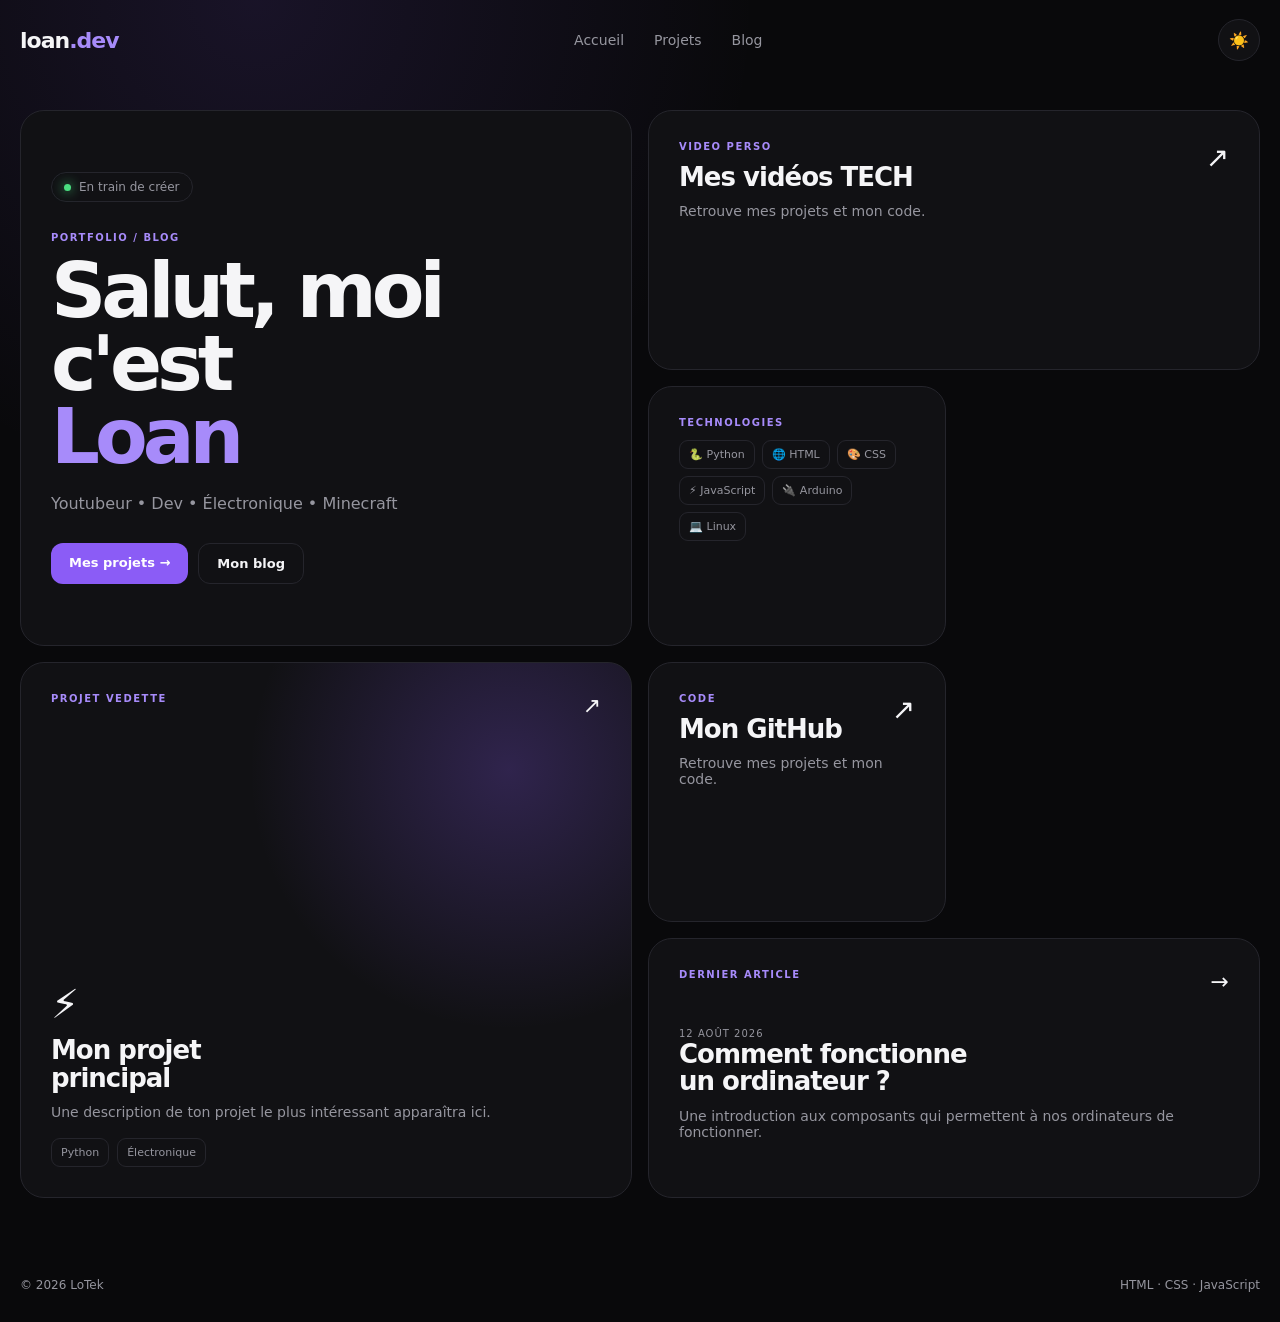
==== index.html @ b02881d5 "Initial site creation" ====
<!DOCTYPE html>
<html lang="fr">
<head>
    <meta charset="UTF-8">
    <meta name="viewport" content="width=device-width, initial-scale=1.0">

    <title>LoTek Portofolio</title>

    <link rel="stylesheet" href="css/style.css">
</head>

<body>

<header class="navbar">

    <a href="index.html" class="logo">
        loan<span>.dev</span>
    </a>

    <nav>
        <a href="index.html">Accueil</a>
        <a href="projets.html">Projets</a>
        <a href="blog.html">Blog</a>
    </nav>

    <button id="themeButton" class="theme-button">
        ☀️
    </button>

</header>


<main class="bento">

    <!-- Présentation -->
    <section class="tile tile-large hero">

        <div class="status">
            <span></span>
            En train de créer
        </div>

        <p class="eyebrow">
            PORTFOLIO / BLOG
        </p>

        <h1>
            Salut, moi c'est<br>
            <span>Loan</span>
        </h1>

        <p class="description">
            Youtubeur • Dev • Électronique • Minecraft
        </p>

        <div class="buttons">

            <a href="projets.html" class="button primary">
                Mes projets →
            </a>

            <a href="blog.html" class="button secondary">
                Mon blog
            </a>

        </div>

    </section>

    <!-- YouTube -->
    <section class="tile tile-wide external">

        <div>
            <p class="eyebrow">
                VIDEO PERSO
            </p>

            <h2>
                Mes vidéos TECH
            </h2>

            <p class="muted">
                Retrouve mes projets et mon code.
            </p>
        </div>

        <span class="big-arrow">
            ↗
        </span>

    </section>


    <!-- Technologies -->
    <section class="tile tile-small">

        <p class="eyebrow">
            TECHNOLOGIES
        </p>

        <div class="tech-list">
            <span>🐍 Python</span>
            <span>🌐 HTML</span>
            <span>🎨 CSS</span>
            <span>⚡ JavaScript</span>
            <span>🔌 Arduino</span>
            <span>💻 Linux</span>
        </div>

    </section>


    <!-- Projet vedette -->
    <section href="projets.html" class="tile tile-large featured">

        <div class="tile-header">
            <span class="eyebrow">
                PROJET VEDETTE
            </span>

            <span class="arrow">↗</span>
        </div>

        <div class="tile-bottom">

            <div class="project-icon">
                ⚡
            </div>

            <h2>
                Mon projet<br>
                principal
            </h2>

            <p class="muted">
                Une description de ton projet le plus
                intéressant apparaîtra ici.
            </p>

            <div class="tags">
                <span>Python</span>
                <span>Électronique</span>
            </div>

        </div>

    </section>


    <!-- GitHub -->
    <section href="https://github.com/LoTek2012" class="tile tile-small external">

        <div>
            <p class="eyebrow">
                CODE
            </p>

            <h2>
                Mon GitHub
            </h2>

            <p class="muted">
                Retrouve mes projets et mon code.
            </p>
        </div>

        <span class="big-arrow">
            ↗
        </span>

    </section>


    <!-- Article -->
    <section href="blog.html" class="tile tile-wide">

        <div class="tile-header">

            <span class="eyebrow">
                DERNIER ARTICLE
            </span>

            <span class="arrow">
                →
            </span>

        </div>

        <div class="article">

            <span class="date">
                12 AOÛT 2026
            </span>

            <h2>
                Comment fonctionne<br>
                un ordinateur ?
            </h2>

            <p class="muted">
                Une introduction aux composants qui permettent
                à nos ordinateurs de fonctionner.
            </p>

        </div>

    </section>

</main>


<footer>

    <span>© 2026 LoTek</span>

    <span>
        HTML · CSS · JavaScript
    </span>

</footer>


<script src="js/script.js"></script>

</body>
</html>
---- css/style.css ----
/* =================================
   VARIABLES
================================= */

:root {

    --background: #09090b;

    --card: #111114;
    --card-hover: #18181d;

    --border: #25252c;

    --text: #f5f5f7;
    --muted: #96969f;

    --accent: #8b5cf6;
    --accent-light: #a78bfa;

    --radius: 24px;

}


/* =================================
   RESET
================================= */

* {
    margin: 0;
    padding: 0;

    box-sizing: border-box;
}


html {
    scroll-behavior: smooth;
}


body {

    min-height: 100vh;

    font-family:
        Inter,
        system-ui,
        sans-serif;

    color: var(--text);

    background:

        radial-gradient(
            circle at 20% 0%,
            rgba(139, 92, 246, .12),
            transparent 30%
        ),

        var(--background);

    transition:
        background .3s,
        color .3s;

}


/* =================================
   NAVBAR
================================= */

.navbar {

    width:
        min(
            1400px,
            calc(100% - 40px)
        );

    height:  80px;

    margin: auto;

    display: flex;

    align-items: center;

    justify-content: space-between;

}


.logo {

    color: var(--text);

    text-decoration: none;

    font-size: 22px;

    font-weight: 800;

    letter-spacing: -1px;

}


.logo span {

    color: var(--accent-light);

}


nav {

    display: flex;

    gap: 30px;

}


nav a {

    color: var(--muted);

    text-decoration: none;

    font-size: 14px;

    transition: color .2s;

}


nav a:hover {

    color: var(--text);

}


.theme-button {

    width: 42px;
    height: 42px;

    border-radius: 50%;

    border: 1px solid var(--border);

    background: var(--card);

    cursor: pointer;

    font-size: 16px;

}


/* =================================
   BENTO
================================= */

.bento {

    width:
        min(
            1400px,
            calc(100% - 40px)
        );

    margin: 30px auto 80px;

    display: grid;

    grid-template-columns:
        repeat(4, 1fr);

    grid-auto-rows: 260px;

    gap: 16px;

}


/* =================================
   TILES
================================= */

.tile {

    position: relative;

    overflow: hidden;

    padding: 30px;

    border:
        1px solid var(--border);

    border-radius: var(--radius);

    background: var(--card);

    color: var(--text);

    text-decoration: none;

    transition:

        transform .25s ease,

        background .25s ease,

        border-color .25s ease;

}


.tile:hover {

    transform: translateY(-5px);

    background: var(--card-hover);

    border-color: #3a3a43;

}


/* =================================
   TILE SIZES
================================= */

.tile-small {

    grid-column: span 1;

    grid-row: span 1;

}


.tile-wide {

    grid-column: span 2;

    grid-row: span 1;

}


.tile-tall {

    grid-column: span 1;

    grid-row: span 2;

}


.tile-large {

    grid-column: span 2;

    grid-row: span 2;

}


/* =================================
   TEXT
================================= */

.eyebrow {

    margin-bottom: 12px;

    color: var(--accent-light);

    font-size: 10px;

    font-weight: 700;

    letter-spacing: 1.5px;

}


h1 {

    font-size:
        clamp(
            50px,
            6vw,
            82px
        );

    line-height: .95;

    letter-spacing: -5px;

}


h1 span {

    color: var(--accent-light);

}


h2 {

    font-size: 26px;

    line-height: 1.05;

    letter-spacing: -1px;

}


.muted {

    margin-top: 12px;

    color: var(--muted);

    font-size: 14px;

}


/* =================================
   HERO
================================= */

.hero {

    display: flex;

    flex-direction: column;

    justify-content: center;

}


.status {

    display: flex;

    align-items: center;

    gap: 8px;

    width: fit-content;

    margin-bottom: 30px;

    padding:
        7px 12px;

    border:
        1px solid var(--border);

    border-radius: 100px;

    color: var(--muted);

    font-size: 12px;

}


.status span {

    width: 7px;
    height: 7px;

    border-radius: 50%;

    background: #4ade80;

    box-shadow:
        0 0 12px #4ade80;

}


.description {

    max-width: 520px;

    margin-top: 20px;

    color: var(--muted);

}


.buttons {

    display: flex;

    gap: 10px;

    margin-top: 30px;

}


.button {

    padding:
        12px 18px;

    border-radius: 12px;

    text-decoration: none;

    font-size: 13px;

    font-weight: 600;

}


.primary {

    background: var(--accent);

    color: white;

}


.secondary {

    border:
        1px solid var(--border);

    color: var(--text);

}


/* =================================
   ICONS
================================= */

.tile-icon {

    font-size: 28px;

    margin-bottom: 20px;

}


/* =================================
   TECHNOLOGIES
================================= */

.tech-list {

    display: flex;

    flex-wrap: wrap;

    gap: 7px;

}


.tech-list span,
.tags span {

    padding:
        7px 9px;

    border:
        1px solid var(--border);

    border-radius: 9px;

    color: var(--muted);

    font-size: 11px;

}


/* =================================
   FEATURED
================================= */

.featured {

    background:

        radial-gradient(
            circle at 80% 20%,
            rgba(139, 92, 246, .25),
            transparent 40%
        ),

        var(--card);

}


.tile-header {

    display: flex;

    justify-content: space-between;

}


.arrow {

    font-size: 22px;

}


.tile-bottom {

    position: absolute;

    left: 30px;
    right: 30px;

    bottom: 30px;

}


.project-icon {

    font-size: 40px;

    margin-bottom: 10px;

}


.tags {

    display: flex;

    gap: 8px;

    margin-top: 18px;

}


/* =================================
   GITHUB
================================= */

.external {

    display: flex;

    justify-content: space-between;

}


.big-arrow {

    font-size: 28px;

}


/* =================================
   BLOG
================================= */

.article {

    margin-top: 28px;

}


.date {

    color: var(--muted);

    font-size: 10px;

    letter-spacing: 1px;

}


/* =================================
   CONTACT
================================= */

.contact .big-arrow {

    position: absolute;

    right: 25px;

    bottom: 20px;

}


/* =================================
   FOOTER
================================= */

footer {

    width:
        min(
            1400px,
            calc(100% - 40px)
        );

    margin: 0 auto 30px;

    display: flex;

    justify-content: space-between;

    color: var(--muted);

    font-size: 12px;

}


/* =================================
   RESPONSIVE
================================= */

@media (max-width: 900px) {

    .bento {

        grid-template-columns:
            repeat(2, 1fr);

    }

    .tile-wide,
    .tile-large {

        grid-column: span 2;

    }

}


@media (max-width: 600px) {

    .navbar {

        width:
            calc(100% - 24px);

    }

    nav {

        display: none;

    }

    .bento {

        width:
            calc(100% - 24px);

        grid-template-columns: 1fr;

        grid-auto-rows: auto;

    }

    .tile-small,
    .tile-wide,
    .tile-tall,
    .tile-large {

        grid-column: span 1;

    }

    .hero {

        min-height: 500px;

    }

    .featured {

        min-height: 480px;

    }

    h1 {

        font-size: 55px;

        letter-spacing: -3px;

    }

    footer {

        width:
            calc(100% - 24px);

        flex-direction: column;

        gap: 5px;

    }

}
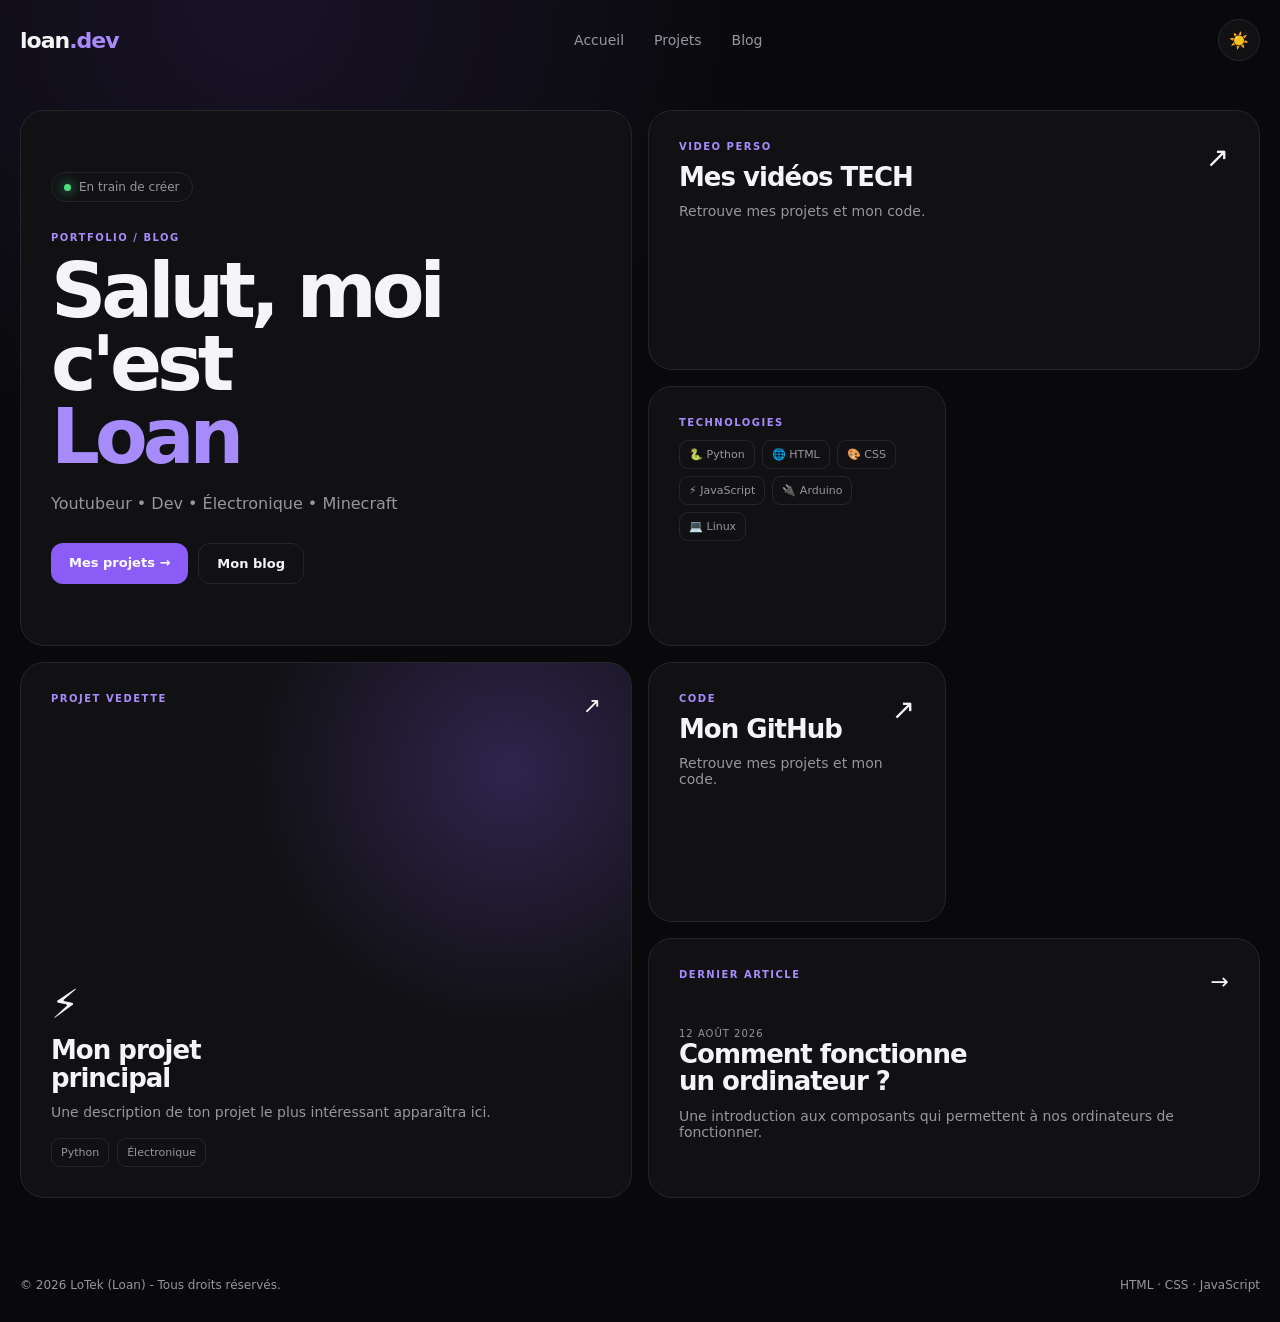
==== commit 48006738: "Update index.html" ====
--- a/index.html
+++ b/index.html
@@ -211,7 +211,7 @@
 
 <footer>
 
-    <span>© 2026 LoTek</span>
+    <span>© 2026 LoTek (Loan) - Tous droits réservés.</span>
 
     <span>
         HTML · CSS · JavaScript
